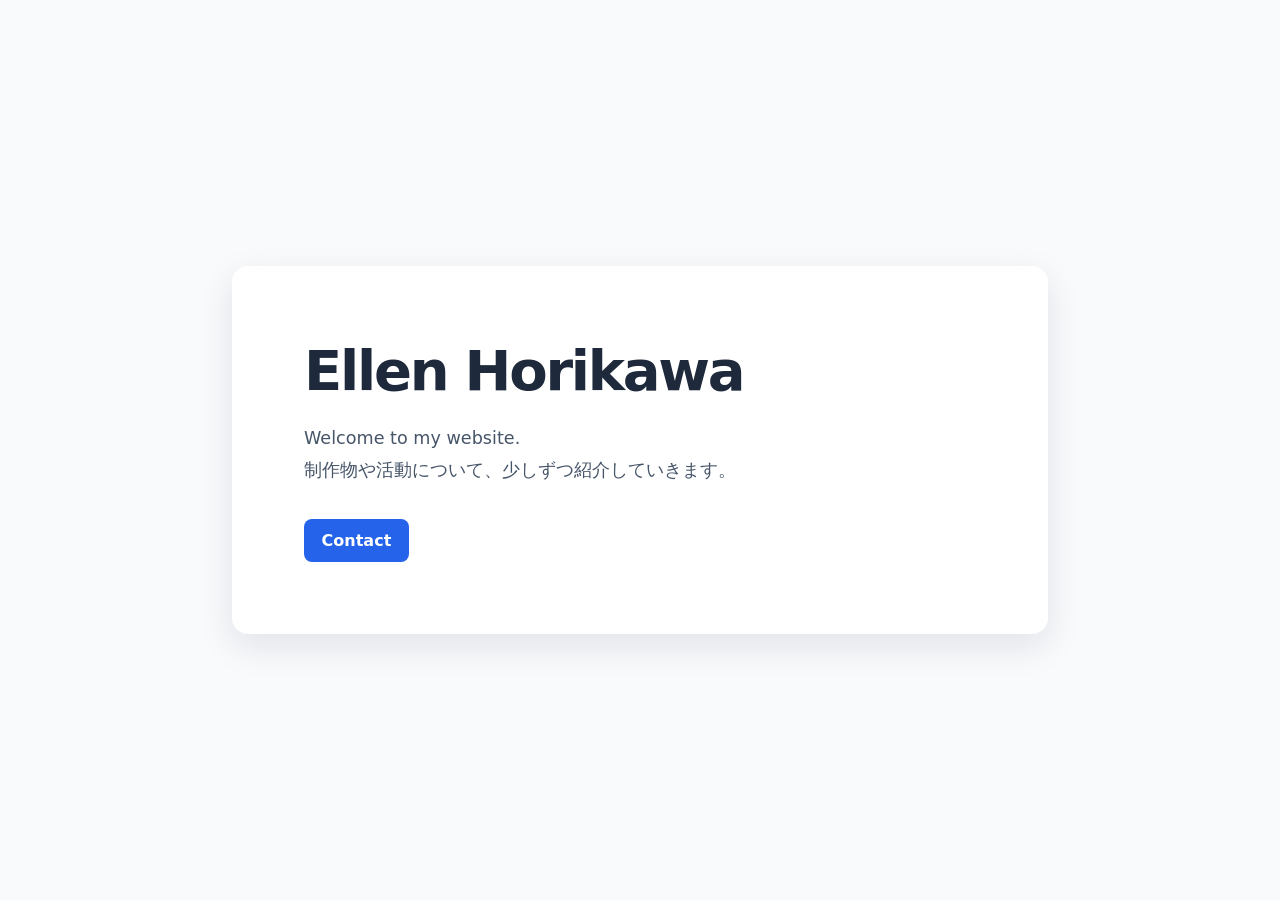
==== index.html @ a2892e64 "Add portfolio landing page" ====
<!doctype html>
<html lang="ja">
  <head>
    <meta charset="UTF-8" />
    <meta name="viewport" content="width=device-width, initial-scale=1.0" />
    <meta
      name="description"
      content="Ellen Horikawa のポートフォリオサイトです。"
    />
    <title>Ellen Horikawa</title>
    <style>
      :root {
        color-scheme: light;
        font-family: system-ui, -apple-system, BlinkMacSystemFont, "Segoe UI", sans-serif;
        color: #1e293b;
        background: #f8fafc;
      }

      body {
        margin: 0;
        min-height: 100vh;
        display: grid;
        place-items: center;
        padding: 2rem;
        box-sizing: border-box;
      }

      main {
        width: min(100%, 42rem);
        padding: clamp(2rem, 7vw, 4.5rem);
        background: #ffffff;
        border-radius: 1rem;
        box-shadow: 0 12px 35px rgb(15 23 42 / 10%);
      }

      h1 {
        margin: 0;
        font-size: clamp(2rem, 7vw, 3.5rem);
        letter-spacing: -0.04em;
      }

      p {
        margin: 1.25rem 0 0;
        font-size: 1.1rem;
        line-height: 1.8;
        color: #475569;
      }

      a {
        display: inline-block;
        margin-top: 2rem;
        padding: 0.75rem 1.1rem;
        border-radius: 0.5rem;
        background: #2563eb;
        color: #ffffff;
        font-weight: 700;
        text-decoration: none;
      }

      a:hover,
      a:focus-visible {
        background: #1d4ed8;
      }
    </style>
  </head>
  <body>
    <main>
      <h1>Ellen Horikawa</h1>
      <p>
        Welcome to my website.<br />
        制作物や活動について、少しずつ紹介していきます。
      </p>
      <a href="mailto:hello@example.com">Contact</a>
    </main>
  </body>
</html>
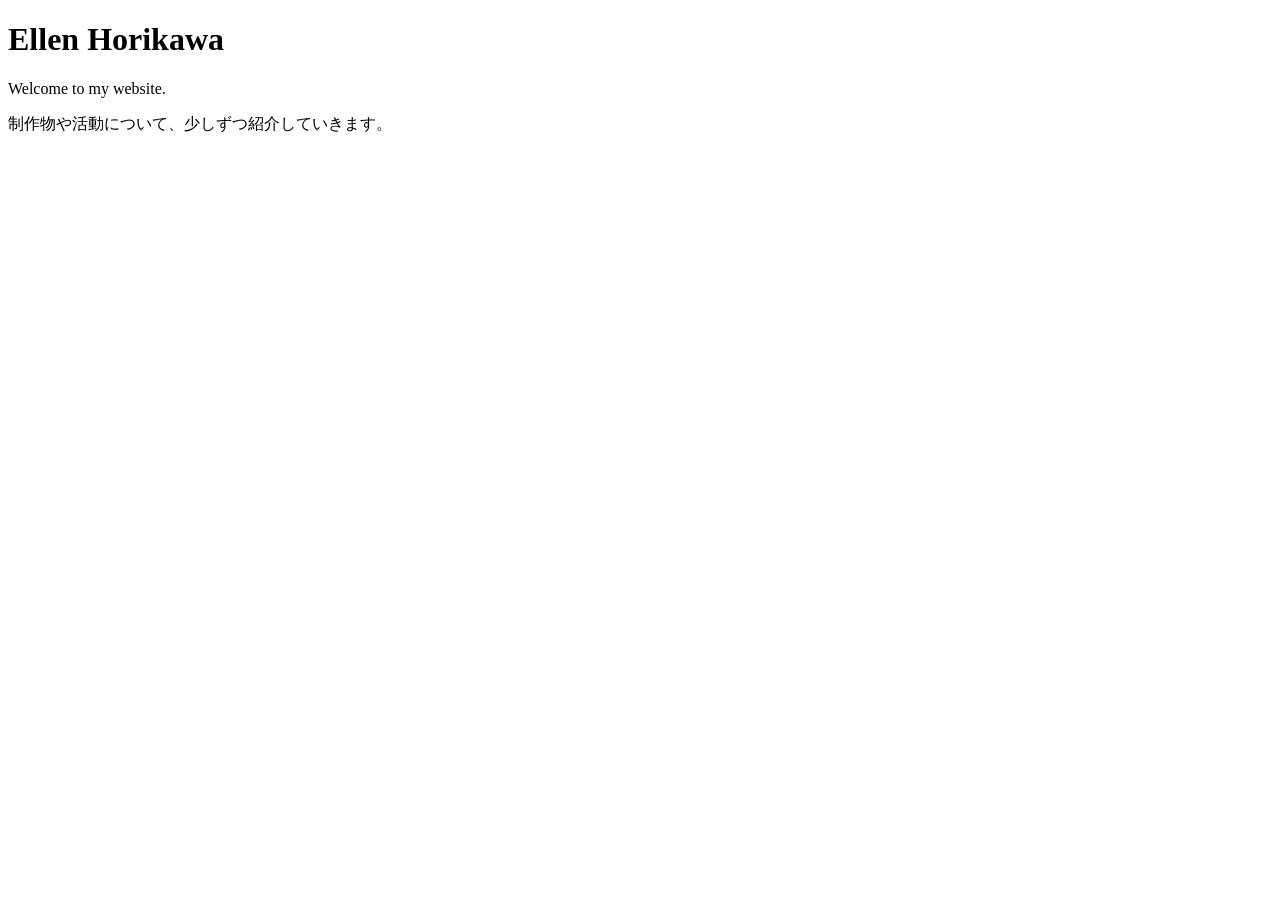
==== commit e93de914: "Simplify GitHub Pages landing page" ====
--- a/index.html
+++ b/index.html
@@ -3,74 +3,14 @@
   <head>
     <meta charset="UTF-8" />
     <meta name="viewport" content="width=device-width, initial-scale=1.0" />
-    <meta
-      name="description"
-      content="Ellen Horikawa のポートフォリオサイトです。"
-    />
+    <meta name="description" content="Ellen Horikawa のWebサイトです。" />
     <title>Ellen Horikawa</title>
-    <style>
-      :root {
-        color-scheme: light;
-        font-family: system-ui, -apple-system, BlinkMacSystemFont, "Segoe UI", sans-serif;
-        color: #1e293b;
-        background: #f8fafc;
-      }
-
-      body {
-        margin: 0;
-        min-height: 100vh;
-        display: grid;
-        place-items: center;
-        padding: 2rem;
-        box-sizing: border-box;
-      }
-
-      main {
-        width: min(100%, 42rem);
-        padding: clamp(2rem, 7vw, 4.5rem);
-        background: #ffffff;
-        border-radius: 1rem;
-        box-shadow: 0 12px 35px rgb(15 23 42 / 10%);
-      }
-
-      h1 {
-        margin: 0;
-        font-size: clamp(2rem, 7vw, 3.5rem);
-        letter-spacing: -0.04em;
-      }
-
-      p {
-        margin: 1.25rem 0 0;
-        font-size: 1.1rem;
-        line-height: 1.8;
-        color: #475569;
-      }
-
-      a {
-        display: inline-block;
-        margin-top: 2rem;
-        padding: 0.75rem 1.1rem;
-        border-radius: 0.5rem;
-        background: #2563eb;
-        color: #ffffff;
-        font-weight: 700;
-        text-decoration: none;
-      }
-
-      a:hover,
-      a:focus-visible {
-        background: #1d4ed8;
-      }
-    </style>
   </head>
   <body>
     <main>
       <h1>Ellen Horikawa</h1>
-      <p>
-        Welcome to my website.<br />
-        制作物や活動について、少しずつ紹介していきます。
-      </p>
-      <a href="mailto:hello@example.com">Contact</a>
+      <p>Welcome to my website.</p>
+      <p>制作物や活動について、少しずつ紹介していきます。</p>
     </main>
   </body>
 </html>
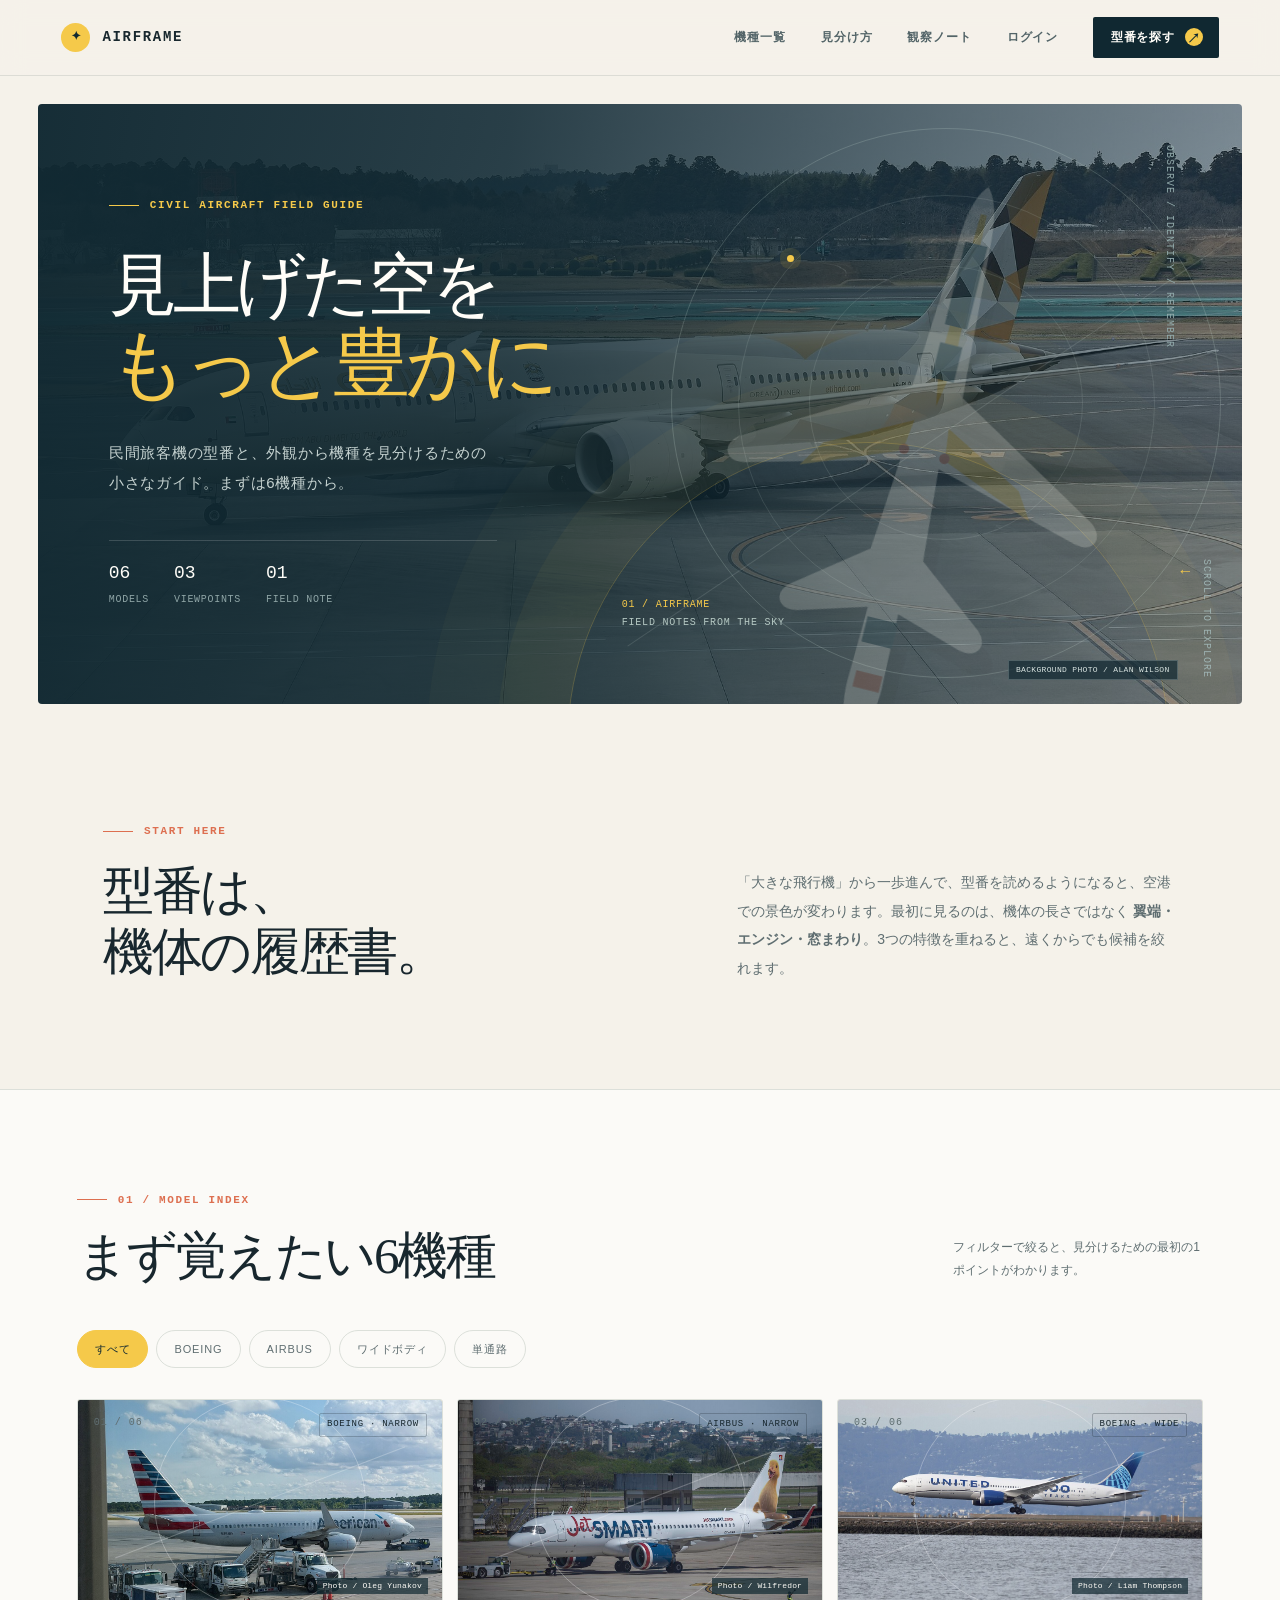
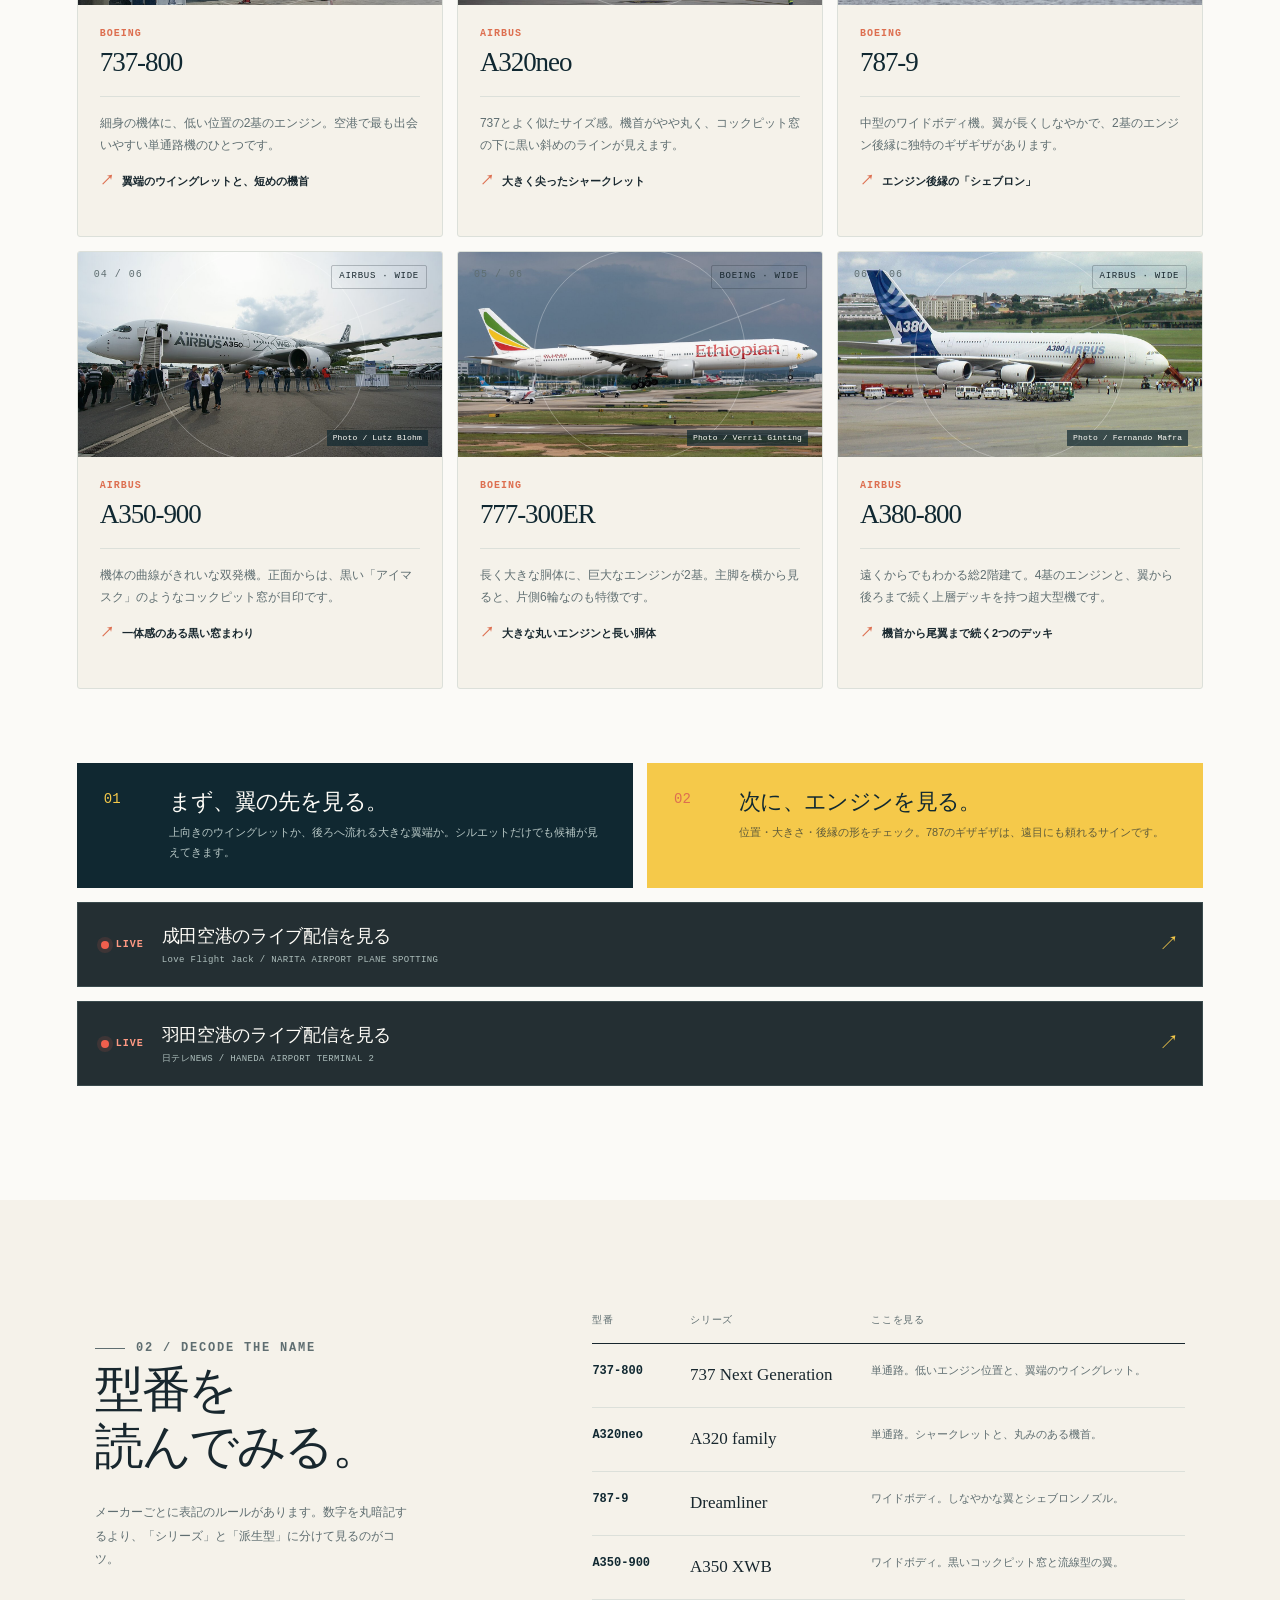
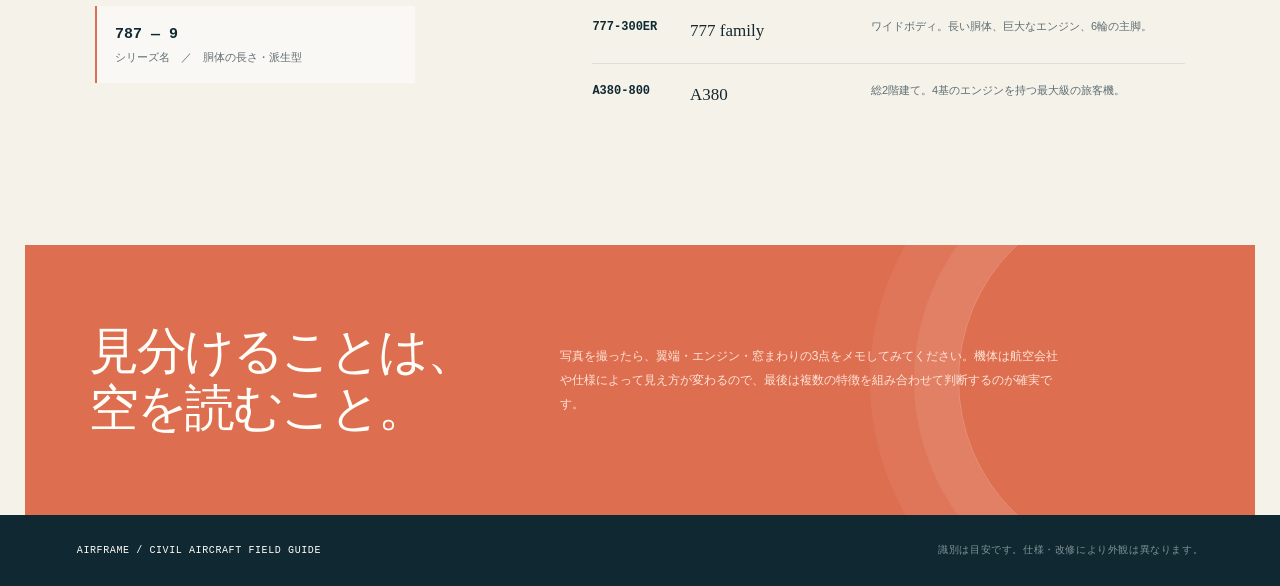
==== commit 0f10dec9: "Add aircraft guide and observation notes" ====
--- a/index.html
+++ b/index.html
@@ -3,14 +3,288 @@
   <head>
     <meta charset="UTF-8" />
     <meta name="viewport" content="width=device-width, initial-scale=1.0" />
-    <meta name="description" content="Ellen Horikawa のWebサイトです。" />
-    <title>Ellen Horikawa</title>
+    <meta name="description" content="民間旅客機の型番と、外観から機種を見分けるポイントをまとめたフィールドガイド。" />
+    <title>見上げた空をもっと豊かに — AIRFRAME</title>
+    <style>
+      :root {
+        --ink: #18272e;
+        --ink-soft: #5f6e71;
+        --cream: #f5f2ea;
+        --paper: #fbfaf7;
+        --line: #dce0da;
+        --navy: #102831;
+        --navy-2: #193943;
+        --yellow: #f5c94a;
+        --orange: #dd6f50;
+        --mint: #cdded7;
+        --sky: #dcebee;
+        --white: #fffdf8;
+        --serif: Georgia, "Times New Roman", "Hiragino Mincho ProN", serif;
+        --sans: Arial, "Hiragino Kaku Gothic ProN", "Yu Gothic", Meiryo, sans-serif;
+        --mono: "SFMono-Regular", Consolas, "Liberation Mono", monospace;
+      }
+
+      * { box-sizing: border-box; }
+      html { scroll-behavior: smooth; }
+      body { margin: 0; color: var(--ink); background: var(--cream); font-family: var(--sans); line-height: 1.7; -webkit-font-smoothing: antialiased; }
+      a { color: inherit; text-decoration: none; }
+      button, input { font: inherit; }
+      button { cursor: pointer; }
+
+      .site-header {
+        position: sticky; z-index: 10; top: 0; height: 76px; display: flex; align-items: center; justify-content: space-between;
+        padding: 0 clamp(22px, 4.8vw, 76px); background: rgba(245, 242, 234, .93); border-bottom: 1px solid rgba(24, 39, 46, .11); backdrop-filter: blur(12px);
+      }
+      .brand { display: inline-flex; align-items: center; gap: 12px; font-family: var(--mono); font-size: 14px; font-weight: 700; letter-spacing: .12em; }
+      .brand-mark { width: 29px; height: 29px; display: grid; place-items: center; color: var(--navy); background: var(--yellow); border-radius: 50%; font-size: 12px; letter-spacing: 0; }
+      .main-nav { display: flex; align-items: center; gap: clamp(18px, 2.7vw, 42px); color: #536468; font-size: 12px; font-weight: 700; letter-spacing: .08em; }
+      .main-nav a { transition: color .2s ease; }
+      .main-nav a:hover { color: var(--orange); }
+      .header-cta { display: inline-flex; align-items: center; gap: 10px; padding: 10px 16px 10px 18px; color: var(--white) !important; background: var(--navy); border-radius: 2px; letter-spacing: .06em; }
+      .header-cta span { width: 18px; height: 18px; display: grid; place-items: center; color: var(--navy); background: var(--yellow); border-radius: 50%; font-size: 13px; }
+      .menu-toggle { display: none; }
+
+      .hero-wrap { padding: 28px clamp(16px, 3vw, 48px) 0; background: var(--cream); }
+      .hero { position: relative; min-height: 600px; display: grid; grid-template-columns: minmax(0, .88fr) minmax(480px, 1.12fr); overflow: hidden; background: linear-gradient(90deg, rgba(16, 40, 49, .97) 0%, rgba(16, 40, 49, .87) 39%, rgba(16, 40, 49, .46) 100%), url("assets/etihad-hero.jpg") center / cover no-repeat; border-radius: 4px; isolation: isolate; }
+      .hero::before { content: ""; position: absolute; z-index: -1; width: 600px; height: 600px; right: 6%; bottom: -340px; border: 1px solid rgba(245, 201, 74, .23); border-radius: 50%; box-shadow: 0 0 0 70px rgba(245, 201, 74, .04), 0 0 0 140px rgba(245, 201, 74, .025); }
+      .hero-copy { position: relative; z-index: 2; align-self: center; padding: 68px clamp(28px, 5.5vw, 92px) 72px; }
+      .eyebrow, .section-kicker { display: flex; align-items: center; gap: 11px; margin: 0 0 27px; color: var(--yellow); font-family: var(--mono); font-size: 11px; font-weight: 700; letter-spacing: .15em; text-transform: uppercase; }
+      .eyebrow::before, .section-kicker::before { content: ""; width: 30px; height: 1px; background: currentColor; }
+      .hero h1 { max-width: 560px; margin: 0; color: var(--white); font-family: var(--serif); font-size: clamp(48px, 6vw, 84px); font-weight: 400; letter-spacing: -.055em; line-height: 1.07; }
+      .hero-title-line { display: inline-block; font-size: .88em; white-space: nowrap; }
+      .hero h1 em { color: var(--yellow); font-style: normal; white-space: nowrap; }
+      .hero-lead { max-width: 390px; margin: 32px 0 0; color: #c5d2d0; font-size: 15px; letter-spacing: .05em; line-height: 2; }
+      .hero-meta { display: flex; flex-wrap: wrap; gap: 25px; margin-top: 42px; padding-top: 17px; border-top: 1px solid rgba(255,255,255,.16); color: #8fa5a6; font-family: var(--mono); font-size: 10px; letter-spacing: .07em; }
+      .hero-meta strong { display: block; margin-bottom: 2px; color: var(--white); font-size: 18px; font-weight: 400; letter-spacing: 0; }
+      .hero-art { position: relative; min-height: 500px; overflow: hidden; }
+      .art-label { position: absolute; z-index: 2; top: 41px; right: clamp(28px, 5vw, 80px); color: #91a9aa; font-family: var(--mono); font-size: 10px; letter-spacing: .1em; writing-mode: vertical-rl; }
+      .radar { position: absolute; width: min(43vw, 590px); height: min(43vw, 590px); right: 3%; top: 4%; border: 1px solid rgba(205, 222, 215, .2); border-radius: 50%; }
+      .radar::before, .radar::after { content: ""; position: absolute; inset: 12%; border: 1px solid rgba(205, 222, 215, .13); border-radius: 50%; }
+      .radar::after { inset: 25%; }
+      .radar-line { position: absolute; width: 140%; height: 1px; top: 55%; left: -20%; background: rgba(205, 222, 215, .15); transform: rotate(-34deg); transform-origin: center; }
+      .radar-dot { position: absolute; width: 7px; height: 7px; top: 23%; left: 21%; background: var(--yellow); border-radius: 50%; box-shadow: 0 0 0 7px rgba(245, 201, 74, .1); }
+      .plane-svg { position: absolute; z-index: 1; width: min(43vw, 540px); right: 7%; top: 10%; opacity: .2; transform: rotate(14deg); filter: drop-shadow(16px 20px 0 rgba(0,0,0,.12)); }
+      .orbit-copy { position: absolute; z-index: 3; left: 8%; bottom: 62px; color: #b5c8c3; font-family: var(--mono); font-size: 10px; line-height: 1.8; letter-spacing: .08em; }
+      .orbit-copy b { color: var(--yellow); font-weight: 400; }
+      .hero-photo-credit { position: absolute; z-index: 4; right: clamp(52px, 5vw, 80px); bottom: 24px; padding: 4px 7px; color: #d9e4e1; background: rgba(16, 40, 49, .72); border: 1px solid rgba(217, 228, 225, .24); font-family: var(--mono); font-size: 8px; line-height: 1.3; letter-spacing: .04em; white-space: nowrap; }
+      .hero-photo-credit:hover { color: var(--navy); background: var(--yellow); }
+      .scroll-cue { position: absolute; z-index: 2; right: 27px; bottom: 26px; color: #9db2b1; font-family: var(--mono); font-size: 10px; letter-spacing: .1em; writing-mode: vertical-rl; }
+      .scroll-cue::after { content: "↓"; display: block; margin-top: 8px; color: var(--yellow); font-size: 16px; }
+
+      .intro { display: grid; grid-template-columns: 1.1fr .9fr; gap: 9%; max-width: 1130px; margin: 0 auto; padding: 118px 28px 106px; }
+      .section-kicker { color: var(--orange); margin-bottom: 19px; }
+      .intro h2, .section-heading h2 { margin: 0; font-family: var(--serif); font-size: clamp(34px, 4vw, 53px); font-weight: 400; letter-spacing: -.045em; line-height: 1.2; }
+      .intro h2 span { white-space: nowrap; }
+      .intro-text { align-self: end; color: var(--ink-soft); font-size: 14px; line-height: 2.05; }
+      .intro-text p { margin: 0; }
+
+      .guide-section { padding: 101px clamp(20px, 6vw, 96px) 114px; background: var(--paper); border-top: 1px solid var(--line); }
+      .section-heading { display: flex; align-items: end; justify-content: space-between; gap: 24px; max-width: 1230px; margin: 0 auto 43px; }
+      .section-heading .section-kicker { margin-bottom: 16px; }
+      .heading-note { max-width: 250px; margin: 0 0 5px; color: var(--ink-soft); font-size: 12px; line-height: 1.9; }
+      .filters { display: flex; flex-wrap: wrap; gap: 8px; max-width: 1230px; margin: 0 auto 31px; }
+      .filter-btn { padding: 9px 17px; color: var(--ink-soft); background: transparent; border: 1px solid var(--line); border-radius: 30px; font-size: 11px; letter-spacing: .08em; transition: .2s ease; }
+      .filter-btn:hover, .filter-btn.is-active { color: var(--navy); background: var(--yellow); border-color: var(--yellow); }
+      .aircraft-grid { display: grid; grid-template-columns: repeat(3, minmax(0, 1fr)); gap: 14px; max-width: 1230px; margin: 0 auto; }
+      .aircraft-card { display: flex; flex-direction: column; min-height: 438px; overflow: hidden; background: var(--cream); border: 1px solid var(--line); border-radius: 3px; transition: transform .25s ease, box-shadow .25s ease; }
+      .aircraft-card:hover { transform: translateY(-5px); box-shadow: 0 16px 28px rgba(24, 39, 46, .08); }
+      .aircraft-card.is-hidden { display: none; }
+      .card-visual { position: relative; min-height: 205px; display: grid; place-items: center; overflow: hidden; background: var(--sky); }
+      .card-visual::before { content: ""; position: absolute; z-index: 2; width: 210px; height: 210px; border: 1px solid rgba(255, 255, 255, .28); border-radius: 50%; pointer-events: none; }
+      .card-visual::after { content: ""; position: absolute; z-index: 2; width: 310px; height: 1px; background: rgba(255, 255, 255, .25); transform: rotate(-21deg); pointer-events: none; }
+      .card-visual.yellow { background: #f4e8bb; }
+      .card-visual.mint { background: var(--mint); }
+      .card-visual.peach { background: #f1d4c8; }
+      .card-index { position: absolute; z-index: 2; top: 14px; left: 16px; color: var(--ink-soft); font-family: var(--mono); font-size: 10px; letter-spacing: .1em; }
+      .family-tag { position: absolute; z-index: 2; top: 13px; right: 15px; padding: 3px 7px; color: var(--ink); border: 1px solid rgba(24,39,46,.25); border-radius: 2px; font-family: var(--mono); font-size: 9px; letter-spacing: .08em; }
+      .card-photo { position: absolute; inset: 0; z-index: 1; width: 100%; height: 100%; object-fit: cover; filter: saturate(.86) contrast(.98); }
+      .photo-credit { position: absolute; z-index: 3; right: 14px; bottom: 11px; padding: 3px 6px; color: var(--white); background: rgba(16, 40, 49, .7); font-family: var(--mono); font-size: 8px; line-height: 1.3; letter-spacing: .02em; }
+      .photo-credit:hover { background: var(--orange); }
+      .card-plane { position: relative; z-index: 1; width: 84%; max-width: 265px; fill: var(--navy-2); transform: rotate(-10deg); }
+      .card-plane.light { fill: #f9f6e9; filter: drop-shadow(7px 10px 0 rgba(24,39,46,.1)); }
+      .card-plane.accent { fill: #e47554; }
+      .card-body { padding: 23px 22px 24px; }
+      .card-body h3 { margin: 0; color: var(--navy); font-family: var(--serif); font-size: 27px; font-weight: 400; letter-spacing: -.04em; line-height: 1.1; }
+      .card-body h3 small { display: block; margin-bottom: 9px; color: var(--orange); font-family: var(--mono); font-size: 10px; font-weight: 700; letter-spacing: .1em; }
+      .card-copy { margin: 18px 0 0; padding-top: 15px; color: var(--ink-soft); border-top: 1px solid var(--line); font-size: 12px; line-height: 1.85; }
+      .spot-point { display: flex; align-items: baseline; gap: 8px; margin: 14px 0 0; color: var(--ink); font-size: 11px; font-weight: 700; line-height: 1.6; }
+      .spot-point::before { content: "↗"; flex: 0 0 auto; color: var(--orange); font-family: var(--mono); font-size: 14px; }
+
+      .observation { display: grid; grid-template-columns: 1fr 1fr; gap: 14px; max-width: 1230px; margin: 74px auto 0; }
+      .observation-card { display: grid; grid-template-columns: 47px 1fr; gap: 18px; padding: 25px 27px 26px; background: var(--navy); color: var(--white); }
+      .observation-card:nth-child(2) { background: var(--yellow); color: var(--navy); }
+      .observation-no { color: var(--yellow); font-family: var(--mono); font-size: 14px; }
+      .observation-card:nth-child(2) .observation-no { color: var(--orange); }
+      .observation-card h3 { margin: 0 0 7px; font-family: var(--serif); font-size: 22px; font-weight: 400; letter-spacing: -.03em; line-height: 1.25; }
+      .observation-card p { margin: 0; color: #b9c9c7; font-size: 11px; line-height: 1.8; }
+      .observation-card:nth-child(2) p { color: #5f5b3a; }
+      .live-link { display: flex; align-items: center; gap: 18px; max-width: 1230px; margin: 14px auto 0; padding: 18px 23px; color: var(--white); background: #242f33; border: 1px solid #3a4a4d; transition: background .2s ease, transform .2s ease; }
+      .live-link:hover { background: var(--navy-2); transform: translateY(-2px); }
+      .live-badge { display: inline-flex; align-items: center; gap: 7px; color: #ff9a84; font-family: var(--mono); font-size: 10px; font-weight: 700; letter-spacing: .1em; }
+      .live-badge::before { content: ""; width: 8px; height: 8px; background: #f05f4d; border-radius: 50%; box-shadow: 0 0 0 4px rgba(240, 95, 77, .13); }
+      .live-copy { display: flex; flex: 1; flex-direction: column; gap: 1px; }
+      .live-copy strong { font-family: var(--serif); font-size: 18px; font-weight: 400; letter-spacing: -.02em; }
+      .live-copy small { color: #aebfbd; font-family: var(--mono); font-size: 9px; letter-spacing: .04em; }
+      .live-arrow { color: var(--yellow); font-family: var(--mono); font-size: 20px; }
+
+      .type-section { padding: 112px clamp(20px, 6vw, 96px) 118px; background: var(--cream); }
+      .type-layout { display: grid; grid-template-columns: .8fr 1.2fr; gap: clamp(40px, 8vw, 125px); max-width: 1090px; margin: 0 auto; }
+      .type-intro { max-width: 320px; }
+      .type-intro h2 { margin: 0; font-family: var(--serif); font-size: clamp(34px, 4vw, 49px); font-weight: 400; letter-spacing: -.05em; line-height: 1.18; }
+      .type-intro p { margin: 25px 0 0; color: var(--ink-soft); font-size: 12px; line-height: 1.95; }
+      .naming-box { margin-top: 35px; padding: 16px 18px; color: var(--ink-soft); border-left: 2px solid var(--orange); background: rgba(255,255,255,.45); font-size: 11px; line-height: 1.7; }
+      .naming-box code { color: var(--navy); font-family: var(--mono); font-size: 15px; font-weight: 700; }
+      .type-table-wrap { overflow-x: auto; }
+      .type-table { width: 100%; min-width: 520px; border-collapse: collapse; color: var(--ink); font-size: 12px; }
+      .type-table th { padding: 0 14px 14px; color: var(--ink-soft); border-bottom: 1px solid var(--ink); font-family: var(--mono); font-size: 10px; font-weight: 400; letter-spacing: .08em; text-align: left; }
+      .type-table th:first-child, .type-table td:first-child { padding-left: 0; }
+      .type-table td { padding: 17px 14px; border-bottom: 1px solid var(--line); vertical-align: top; }
+      .type-table tr:last-child td { border-bottom: 0; }
+      .type-table td:first-child { color: var(--navy); font-family: var(--mono); font-size: 12px; font-weight: 700; }
+      .type-table td:nth-child(2) { font-family: var(--serif); font-size: 17px; }
+      .type-table td:last-child { color: var(--ink-soft); font-size: 11px; line-height: 1.7; }
+
+      .field-note { position: relative; display: grid; grid-template-columns: .8fr 1.2fr; gap: 50px; align-items: center; max-width: 1230px; min-height: 270px; margin: 0 auto; padding: 47px clamp(28px, 5vw, 75px); overflow: hidden; background: var(--orange); color: var(--white); }
+      .field-note::after { content: ""; position: absolute; right: -75px; width: 370px; height: 370px; border: 1px solid rgba(255,255,255,.24); border-radius: 50%; box-shadow: 0 0 0 44px rgba(255,255,255,.07), 0 0 0 88px rgba(255,255,255,.05); }
+      .field-note h2 { position: relative; z-index: 1; margin: 0; font-family: var(--serif); font-size: clamp(31px, 4vw, 50px); font-weight: 400; letter-spacing: -.05em; line-height: 1.14; }
+      .field-note p { position: relative; z-index: 1; max-width: 500px; margin: 0; color: #ffe4d9; font-size: 12px; line-height: 2; }
+      .footer { display: flex; justify-content: space-between; gap: 30px; padding: 27px clamp(22px, 6vw, 96px); color: #829497; background: var(--navy); font-family: var(--mono); font-size: 10px; letter-spacing: .06em; }
+      .footer span:first-child { color: var(--white); }
+
+      @media (max-width: 980px) {
+        .hero { grid-template-columns: minmax(0, 1fr) minmax(340px, 1fr); min-height: 560px; }
+        .hero-copy { padding-left: clamp(28px, 5vw, 60px); }
+        .hero h1 { font-size: clamp(43px, 6.5vw, 68px); }
+        .aircraft-grid { grid-template-columns: repeat(2, minmax(0, 1fr)); }
+        .type-layout { gap: 50px; }
+      }
+
+      @media (max-width: 700px) {
+        .site-header { height: 66px; }
+        .main-nav { position: absolute; top: 65px; left: 0; right: 0; display: none; flex-direction: column; align-items: stretch; gap: 0; padding: 10px 22px 18px; background: var(--cream); border-bottom: 1px solid var(--line); }
+        .main-nav.is-open { display: flex; }
+        .main-nav a { padding: 10px 0; }
+        .header-cta { justify-content: space-between; }
+        .menu-toggle { display: grid; width: 34px; height: 30px; place-items: center; color: var(--navy); background: none; border: 0; font-size: 22px; }
+        .hero-wrap { padding: 14px 14px 0; }
+        .hero { display: block; min-height: 710px; background-position: 60% center; }
+        .hero-copy { padding: 59px 26px 30px; }
+        .hero h1 { max-width: 440px; font-size: clamp(46px, 13vw, 74px); }
+        .hero-lead { margin-top: 25px; font-size: 13px; }
+        .hero-meta { margin-top: 29px; }
+        .hero-art { position: absolute; right: 0; bottom: 0; left: 0; min-height: 330px; }
+        .radar { width: 390px; height: 390px; top: -15%; right: -8%; }
+        .plane-svg { width: 360px; top: -3%; right: 0; }
+        .orbit-copy { left: 7%; bottom: 25px; }
+        .art-label { top: 29px; right: 18px; }
+        .scroll-cue { display: none; }
+        .intro { display: block; padding: 84px 26px 79px; }
+        .intro-text { margin-top: 27px; }
+        .intro h2 span { white-space: normal; }
+        .guide-section, .type-section { padding: 75px 20px 82px; }
+        .section-heading { display: block; margin-bottom: 31px; }
+        .heading-note { margin-top: 18px; }
+        .aircraft-grid { grid-template-columns: 1fr; }
+        .aircraft-card { min-height: 0; }
+        .card-visual { min-height: 190px; }
+        .observation { grid-template-columns: 1fr; margin-top: 44px; }
+        .type-layout { display: block; }
+        .type-intro { max-width: none; margin-bottom: 47px; }
+        .field-note { display: block; min-height: 0; padding: 40px 27px 42px; }
+        .field-note p { margin-top: 23px; }
+        .footer { display: block; padding: 24px 22px; line-height: 2; }
+        .footer span { display: block; }
+      }
+
+      @media (prefers-reduced-motion: reduce) {
+        html { scroll-behavior: auto; }
+        *, *::before, *::after { transition-duration: .01ms !important; animation-duration: .01ms !important; }
+      }
+    </style>
   </head>
   <body>
-    <main>
-      <h1>Ellen Horikawa</h1>
-      <p>Welcome to my website.</p>
-      <p>制作物や活動について、少しずつ紹介していきます。</p>
+    <header class="site-header">
+      <a class="brand" href="#top" aria-label="AIRFRAME トップへ"><span class="brand-mark">✦</span><span>AIRFRAME</span></a>
+      <button class="menu-toggle" type="button" aria-label="メニューを開く" aria-expanded="false">≡</button>
+      <nav class="main-nav" aria-label="メインナビゲーション">
+        <a href="#guide">機種一覧</a><a href="#how-to">見分け方</a><a href="notes.html">観察ノート</a><a href="login.html">ログイン</a><a class="header-cta" href="#guide">型番を探す <span>↗</span></a>
+      </nav>
+    </header>
+
+    <main id="top">
+      <section class="hero-wrap" aria-labelledby="hero-title">
+        <div class="hero">
+          <div class="hero-copy">
+            <p class="eyebrow">Civil aircraft field guide</p>
+            <h1 id="hero-title"><span class="hero-title-line">見上げた空を</span><br /><em>もっと豊かに</em></h1>
+            <p class="hero-lead">民間旅客機の型番と、外観から機種を見分けるための小さなガイド。まずは6機種から。</p>
+            <div class="hero-meta" aria-label="ガイドの概要"><span><strong>06</strong>MODELS</span><span><strong>03</strong>VIEWPOINTS</span><span><strong>01</strong>FIELD NOTE</span></div>
+          </div>
+          <div class="hero-art">
+            <span class="art-label">OBSERVE / IDENTIFY / REMEMBER</span>
+            <div class="radar"><span class="radar-line"></span><span class="radar-dot"></span></div>
+            <svg class="plane-svg" viewBox="0 0 520 560" role="img" aria-label="旅客機のイラスト">
+              <path fill="#f6f4e9" d="M259 14c-9 8-14 24-16 48l-10 156-148 86c-8 5-12 13-9 19 3 6 11 8 21 5l142-38-7 90-65 50c-8 6-11 13-8 19 3 6 11 8 21 5l63-19-2 74c0 25 6 43 17 51 11-8 17-26 17-51l-2-74 63 19c10 3 18 1 21-5 3-6 0-13-8-19l-65-50-7-90 142 38c10 3 18 1 21-5 3-6-1-14-9-19l-148-86-10-156c-2-24-7-40-16-48z" />
+              <path fill="#f5c94a" d="M257 42h6l4 150-7 40-7-40zM163 292l80-42-4 31-93 37zM357 292l-80-42 4 31 93 37z" />
+              <path fill="#274a52" d="M249 71h22v82h-22zM249 171h22v35h-22zM245 444h30v25h-30z" />
+              <path fill="#d86f50" d="M247 497h26v16h-26z" /><circle cx="240" cy="279" r="5" fill="#dd6f50" /><circle cx="280" cy="279" r="5" fill="#dd6f50" />
+            </svg>
+            <p class="orbit-copy"><b>01 / AIRFRAME</b><br />FIELD NOTES FROM THE SKY</p><a class="hero-photo-credit" href="https://commons.wikimedia.org/wiki/File:Boeing_787-9_%E2%80%98A6-BLP%E2%80%99_Etihad_Airways_%2848602821621%29.jpg" target="_blank" rel="noreferrer">BACKGROUND PHOTO / ALAN WILSON</a><span class="scroll-cue">SCROLL TO EXPLORE</span>
+          </div>
+        </div>
+      </section>
+
+      <section class="intro" id="how-to" aria-labelledby="intro-title">
+        <div><p class="section-kicker">Start here</p><h2 id="intro-title">型番は、<span>機体の履歴書。</span></h2></div>
+        <div class="intro-text"><p>「大きな飛行機」から一歩進んで、型番を読めるようになると、空港での景色が変わります。最初に見るのは、機体の長さではなく <strong>翼端・エンジン・窓まわり</strong>。3つの特徴を重ねると、遠くからでも候補を絞れます。</p></div>
+      </section>
+
+      <section class="guide-section" id="guide" aria-labelledby="guide-title">
+        <div class="section-heading"><div><p class="section-kicker">01 / Model index</p><h2 id="guide-title">まず覚えたい6機種</h2></div><p class="heading-note">フィルターで絞ると、見分けるための最初の1ポイントがわかります。</p></div>
+        <div class="filters" aria-label="メーカーで絞り込む">
+          <button class="filter-btn is-active" type="button" data-filter="all">すべて</button><button class="filter-btn" type="button" data-filter="boeing">BOEING</button><button class="filter-btn" type="button" data-filter="airbus">AIRBUS</button><button class="filter-btn" type="button" data-filter="widebody">ワイドボディ</button><button class="filter-btn" type="button" data-filter="narrowbody">単通路</button>
+        </div>
+        <div class="aircraft-grid">
+          <article class="aircraft-card" data-maker="boeing" data-size="narrowbody"><div class="card-visual yellow"><span class="card-index">01 / 06</span><span class="family-tag">BOEING · NARROW</span><img class="card-photo" src="assets/aircraft/boeing-737-800.jpg" alt="空港の駐機場にいる Boeing 737-800" loading="lazy" decoding="async" /><a class="photo-credit" href="https://commons.wikimedia.org/wiki/File:Boeing_737-800_-_American_Airlines_-_N898NN.jpg" target="_blank" rel="noreferrer">Photo / Oleg Yunakov</a></div><div class="card-body"><h3><small>BOEING</small>737-800</h3><p class="card-copy">細身の機体に、低い位置の2基のエンジン。空港で最も出会いやすい単通路機のひとつです。</p><p class="spot-point">翼端のウイングレットと、短めの機首</p></div></article>
+          <article class="aircraft-card" data-maker="airbus" data-size="narrowbody"><div class="card-visual mint"><span class="card-index">02 / 06</span><span class="family-tag">AIRBUS · NARROW</span><img class="card-photo" src="assets/aircraft/airbus-a320neo.jpg" alt="空港で撮影された Airbus A320neo" loading="lazy" decoding="async" /><a class="photo-credit" href="https://commons.wikimedia.org/wiki/File:CC-AWR_JetSMART_Airbus_A320neo_in_GIG.jpg" target="_blank" rel="noreferrer">Photo / Wilfredor</a></div><div class="card-body"><h3><small>AIRBUS</small>A320neo</h3><p class="card-copy">737とよく似たサイズ感。機首がやや丸く、コックピット窓の下に黒い斜めのラインが見えます。</p><p class="spot-point">大きく尖ったシャークレット</p></div></article>
+          <article class="aircraft-card" data-maker="boeing" data-size="widebody"><div class="card-visual peach"><span class="card-index">03 / 06</span><span class="family-tag">BOEING · WIDE</span><img class="card-photo" src="assets/aircraft/boeing-787-9.jpg" alt="離陸する Boeing 787-9 Dreamliner" loading="lazy" decoding="async" /><a class="photo-credit" href="https://commons.wikimedia.org/wiki/File:United_Airlines_Boeing_787-9_Dreamliner_N61101_%22100_Years%22_%2855277285248%29.jpg" target="_blank" rel="noreferrer">Photo / Liam Thompson</a></div><div class="card-body"><h3><small>BOEING</small>787-9</h3><p class="card-copy">中型のワイドボディ機。翼が長くしなやかで、2基のエンジン後縁に独特のギザギザがあります。</p><p class="spot-point">エンジン後縁の「シェブロン」</p></div></article>
+          <article class="aircraft-card" data-maker="airbus" data-size="widebody"><div class="card-visual sky"><span class="card-index">04 / 06</span><span class="family-tag">AIRBUS · WIDE</span><img class="card-photo" src="assets/aircraft/airbus-a350-900.jpg" alt="展示会場で撮影された Airbus A350-900" loading="lazy" decoding="async" /><a class="photo-credit" href="https://commons.wikimedia.org/wiki/File:Airbus_A350-900_%2840862885025%29.jpg" target="_blank" rel="noreferrer">Photo / Lutz Blohm</a></div><div class="card-body"><h3><small>AIRBUS</small>A350-900</h3><p class="card-copy">機体の曲線がきれいな双発機。正面からは、黒い「アイマスク」のようなコックピット窓が目印です。</p><p class="spot-point">一体感のある黒い窓まわり</p></div></article>
+          <article class="aircraft-card" data-maker="boeing" data-size="widebody"><div class="card-visual mint"><span class="card-index">05 / 06</span><span class="family-tag">BOEING · WIDE</span><img class="card-photo" src="assets/aircraft/boeing-777-300er.jpg" alt="滑走路を走る Boeing 777-300ER" loading="lazy" decoding="async" /><a class="photo-credit" href="https://commons.wikimedia.org/wiki/File:Ethiopian_Airlines_Boeing_777-300ER.jpg" target="_blank" rel="noreferrer">Photo / Verril Ginting</a></div><div class="card-body"><h3><small>BOEING</small>777-300ER</h3><p class="card-copy">長く大きな胴体に、巨大なエンジンが2基。主脚を横から見ると、片側6輪なのも特徴です。</p><p class="spot-point">大きな丸いエンジンと長い胴体</p></div></article>
+          <article class="aircraft-card" data-maker="airbus" data-size="widebody"><div class="card-visual yellow"><span class="card-index">06 / 06</span><span class="family-tag">AIRBUS · WIDE</span><img class="card-photo" src="assets/aircraft/airbus-a380-800.jpg" alt="空港の駐機場にいる Airbus A380-800" loading="lazy" decoding="async" /><a class="photo-credit" href="https://commons.wikimedia.org/wiki/File:Airbus_A380_on_the_tarmac_%282103514407%29.jpg" target="_blank" rel="noreferrer">Photo / Fernando Mafra</a></div><div class="card-body"><h3><small>AIRBUS</small>A380-800</h3><p class="card-copy">遠くからでもわかる総2階建て。4基のエンジンと、翼から後ろまで続く上層デッキを持つ超大型機です。</p><p class="spot-point">機首から尾翼まで続く2つのデッキ</p></div></article>
+        </div>
+        <div class="observation" id="notes"><div class="observation-card"><span class="observation-no">01</span><div><h3>まず、翼の先を見る。</h3><p>上向きのウイングレットか、後ろへ流れる大きな翼端か。シルエットだけでも候補が見えてきます。</p></div></div><div class="observation-card"><span class="observation-no">02</span><div><h3>次に、エンジンを見る。</h3><p>位置・大きさ・後縁の形をチェック。787のギザギザは、遠目にも頼れるサインです。</p></div></div></div>
+        <a class="live-link" href="https://www.youtube.com/@loveflightjack/live" target="_blank" rel="noreferrer"><span class="live-badge">LIVE</span><span class="live-copy"><strong>成田空港のライブ配信を見る</strong><small>Love Flight Jack / NARITA AIRPORT PLANE SPOTTING</small></span><span class="live-arrow">↗</span></a>
+        <a class="live-link" href="https://www.youtube.com/watch?v=6JUS3yFMWN8" target="_blank" rel="noreferrer"><span class="live-badge">LIVE</span><span class="live-copy"><strong>羽田空港のライブ配信を見る</strong><small>日テレNEWS / HANEDA AIRPORT TERMINAL 2</small></span><span class="live-arrow">↗</span></a>
+      </section>
+
+      <section class="type-section" aria-labelledby="type-title"><div class="type-layout"><div class="type-intro"><p class="section-kicker">02 / Decode the name</p><h2 id="type-title">型番を<br />読んでみる。</h2><p>メーカーごとに表記のルールがあります。数字を丸暗記するより、「シリーズ」と「派生型」に分けて見るのがコツ。</p><div class="naming-box"><code>787 — 9</code><br />シリーズ名　／　胴体の長さ・派生型</div></div><div class="type-table-wrap"><table class="type-table"><thead><tr><th>型番</th><th>シリーズ</th><th>ここを見る</th></tr></thead><tbody><tr><td>737-800</td><td>737 Next Generation</td><td>単通路。低いエンジン位置と、翼端のウイングレット。</td></tr><tr><td>A320neo</td><td>A320 family</td><td>単通路。シャークレットと、丸みのある機首。</td></tr><tr><td>787-9</td><td>Dreamliner</td><td>ワイドボディ。しなやかな翼とシェブロンノズル。</td></tr><tr><td>A350-900</td><td>A350 XWB</td><td>ワイドボディ。黒いコックピット窓と流線型の翼。</td></tr><tr><td>777-300ER</td><td>777 family</td><td>ワイドボディ。長い胴体、巨大なエンジン、6輪の主脚。</td></tr><tr><td>A380-800</td><td>A380</td><td>総2階建て。4基のエンジンを持つ最大級の旅客機。</td></tr></tbody></table></div></div></section>
+      <section class="field-note" aria-labelledby="note-title"><h2 id="note-title">見分けることは、<br />空を読むこと。</h2><p>写真を撮ったら、翼端・エンジン・窓まわりの3点をメモしてみてください。機体は航空会社や仕様によって見え方が変わるので、最後は複数の特徴を組み合わせて判断するのが確実です。</p></section>
     </main>
+    <footer class="footer"><span>AIRFRAME / CIVIL AIRCRAFT FIELD GUIDE</span><span>識別は目安です。仕様・改修により外観は異なります。</span></footer>
+    <script>
+      const filterButtons = document.querySelectorAll('.filter-btn');
+      const cards = document.querySelectorAll('.aircraft-card');
+      filterButtons.forEach((button) => {
+        button.addEventListener('click', () => {
+          const filter = button.dataset.filter;
+          filterButtons.forEach((item) => item.classList.toggle('is-active', item === button));
+          cards.forEach((card) => {
+            const matches = filter === 'all' || card.dataset.maker === filter || card.dataset.size === filter;
+            card.classList.toggle('is-hidden', !matches);
+          });
+        });
+      });
+      const menuToggle = document.querySelector('.menu-toggle');
+      const mainNav = document.querySelector('.main-nav');
+      menuToggle.addEventListener('click', () => {
+        const isOpen = mainNav.classList.toggle('is-open');
+        menuToggle.setAttribute('aria-expanded', String(isOpen));
+        menuToggle.setAttribute('aria-label', isOpen ? 'メニューを閉じる' : 'メニューを開く');
+      });
+      mainNav.querySelectorAll('a').forEach((link) => link.addEventListener('click', () => {
+        mainNav.classList.remove('is-open');
+        menuToggle.setAttribute('aria-expanded', 'false');
+      }));
+    </script>
   </body>
 </html>
